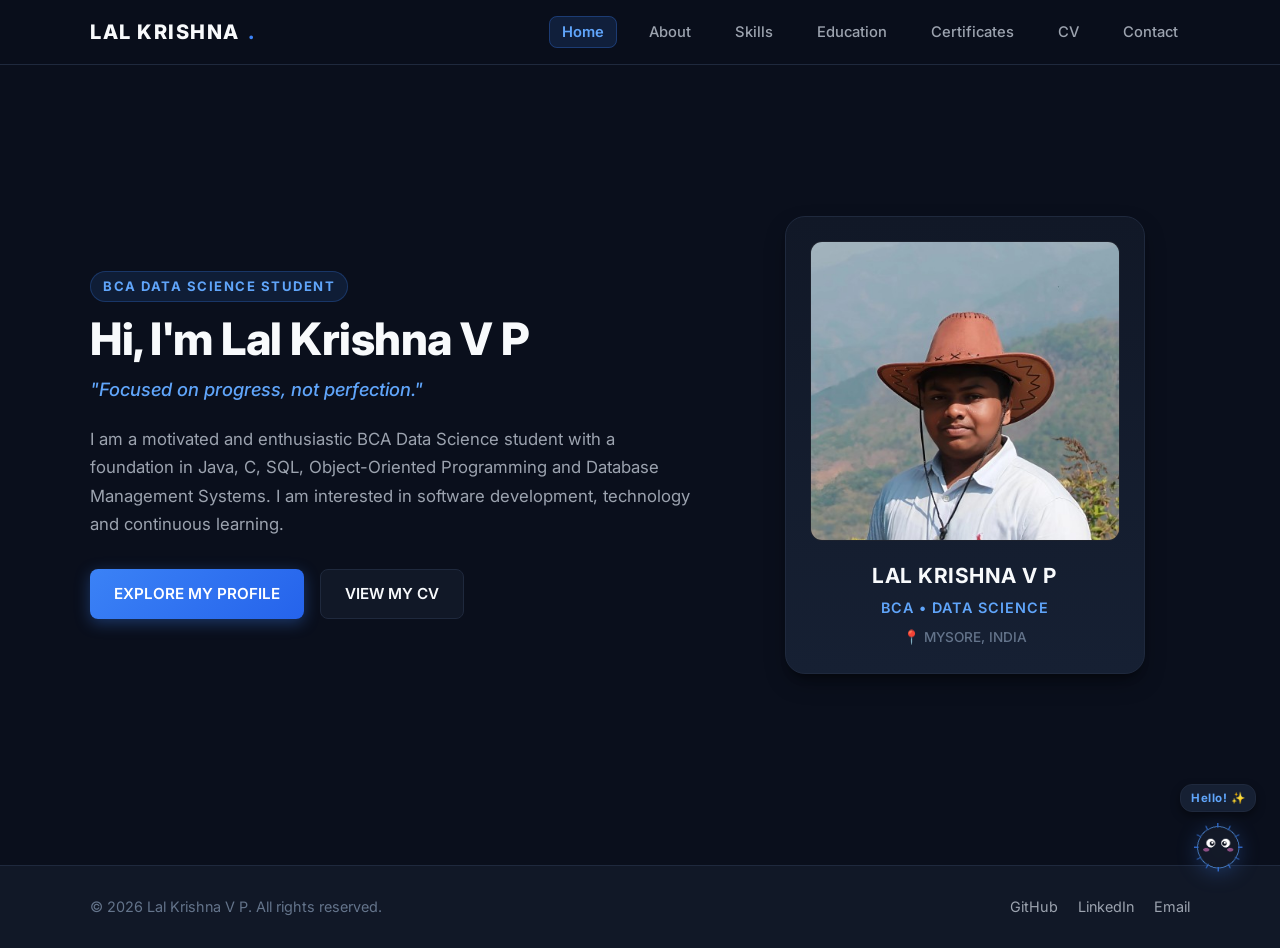
==== index.html @ 30d922c0 "Add files via upload" ====
<!DOCTYPE html>
<html lang="en">
<head>
    <meta charset="UTF-8">
    <meta name="viewport" content="width=device-width, initial-scale=1.0">
    <title>Lal Krishna V P | Portfolio</title>
    <!-- Google Fonts -->
    <link rel="preconnect" href="https://fonts.googleapis.com">
    <link rel="preconnect" href="https://fonts.gstatic.com" crossorigin>
    <link href="https://fonts.googleapis.com/css2?family=Inter:wght@400;500;600;700;800&display=swap" rel="stylesheet">
    <!-- Main Stylesheet -->
    <link rel="stylesheet" href="style.css">
</head>
<body>
    <!-- Top Navigation Bar -->
    <nav class="navbar">
        <div class="container nav-container">
            <a href="index.html" class="nav-logo">LAL KRISHNA<span class="logo-dot">.</span></a>
            <ul class="nav-links">
                <li><a href="index.html" class="nav-link active">Home</a></li>
                <li><a href="about.html" class="nav-link">About</a></li>
                <li><a href="skills.html" class="nav-link">Skills</a></li>
                <li><a href="education.html" class="nav-link">Education</a></li>
                <li><a href="certificates.html" class="nav-link">Certificates</a></li>
                <li><a href="cv.html" class="nav-link">CV</a></li>
                <li><a href="contact.html" class="nav-link">Contact</a></li>
            </ul>
        </div>
    </nav>

    <!-- Main Hero Section -->
    <main>
        <div class="container">
            <div class="hero-wrapper">
                <!-- Left Column: Introduction -->
                <div class="hero-left">
                    <span class="section-tag hero-tag">BCA DATA SCIENCE STUDENT</span>
                    <h1 class="hero-title">Hi, I'm Lal Krishna V P</h1>
                    <p class="hero-quote">"Focused on progress, not perfection."</p>
                    <p class="hero-desc">
                        I am a motivated and enthusiastic BCA Data Science student with a foundation in Java, C, SQL, Object-Oriented Programming and Database Management Systems. I am interested in software development, technology and continuous learning.
                    </p>
                    <div class="hero-cta">
                        <a href="about.html" class="btn btn-primary">EXPLORE MY PROFILE</a>
                        <a href="cv.html" class="btn btn-secondary">VIEW MY CV</a>
                    </div>
                </div>

                <!-- Right Column: Profile Card -->
                <div class="hero-right">
                    <div class="profile-card">
                        <div class="profile-img-frame">
                            <img src="images/profile.jpg" alt="Lal Krishna V P">
                        </div>
                        <h3>LAL KRISHNA V P</h3>
                        <p class="profile-role">BCA • DATA SCIENCE</p>
                        <p class="profile-location">📍 MYSORE, INDIA</p>
                    </div>
                </div>
            </div>
        </div>
    </main>

    <!-- Global Footer -->
    <footer class="footer">
        <div class="container footer-container">
            <p class="footer-text">&copy; 2026 Lal Krishna V P. All rights reserved.</p>
            <ul class="footer-links">
                <li><a href="https://github.com/lalkrishna-vp" target="_blank" rel="noopener noreferrer" class="footer-link">GitHub</a></li>
                <li><a href="https://www.linkedin.com/in/lal-krishna-v-p-a74bb4389/" target="_blank" rel="noopener noreferrer" class="footer-link">LinkedIn</a></li>
                <li><a href="mailto:lalkrishnavp56@gmail.com" class="footer-link">Email</a></li>
            </ul>
        </div>
    </footer>

    <!-- Decorative Ghibli-inspired Companion Element -->
    <div class="ghibli-companion-fixed" title="Friendly companion!">
        <span class="ghibli-bubble">Hello! ✨</span>
        <img src="images/ghibli-character.png" alt="Ghibli Companion" class="ghibli-img">
    </div>
</body>
</html>
---- style.css ----
/* ==========================================================================
   PORTFOLIO STYLESHEET - LAL KRISHNA V P
   Tech Stack: Pure HTML5 & CSS3
   ========================================================================== */

/* 1. Root Variables for consistent color scheme and typography */
:root {
    --bg-main: #0A0F1C;
    --bg-surface: #111827;
    --bg-card: #162033;
    --bg-card-hover: #1E293B;
    --border-color: #1F293D;
    --border-hover: #3B82F6;
    
    --accent-blue: #3B82F6;
    --accent-light: #60A5FA;
    --accent-glow: rgba(59, 130, 246, 0.25);
    
    --text-main: #F8FAFC;
    --text-muted: #9CA3AF;
    --text-dim: #64748B;
    
    --font-family: 'Inter', system-ui, -apple-system, BlinkMacSystemFont, 'Segoe UI', Roboto, sans-serif;
    --transition: all 0.3s ease;
    --radius-sm: 8px;
    --radius-md: 12px;
    --radius-lg: 20px;
    --shadow-card: 0 10px 25px -5px rgba(0, 0, 0, 0.4), 0 8px 10px -6px rgba(0, 0, 0, 0.4);
    --shadow-glow: 0 0 25px rgba(59, 130, 246, 0.25);
}

/* 2. Global Reset & Base Styles */
* {
    margin: 0;
    padding: 0;
    box-sizing: border-box;
}

html {
    scroll-behavior: smooth;
}

body {
    background-color: var(--bg-main);
    color: var(--text-main);
    font-family: var(--font-family);
    line-height: 1.6;
    min-height: 100vh;
    display: flex;
    flex-direction: column;
}

/* 3. Reusable Container & Layouts */
.container {
    width: 90%;
    max-width: 1100px;
    margin: 0 auto;
}

main {
    flex: 1;
    padding: 40px 0 80px 0;
}

/* 4. Sticky Navigation Bar */
.navbar {
    position: sticky;
    top: 0;
    background-color: rgba(10, 15, 28, 0.92);
    backdrop-filter: blur(10px);
    border-bottom: 1px solid var(--border-color);
    z-index: 1000;
    padding: 16px 0;
}

.nav-container {
    display: flex;
    justify-content: space-between;
    align-items: center;
}

.nav-logo {
    font-size: 1.25rem;
    font-weight: 800;
    letter-spacing: 1.5px;
    color: var(--text-main);
    text-decoration: none;
    display: flex;
    align-items: center;
    gap: 8px;
}

.logo-dot {
    color: var(--accent-blue);
}

.nav-links {
    list-style: none;
    display: flex;
    align-items: center;
    gap: 20px;
}

.nav-link {
    text-decoration: none;
    color: var(--text-muted);
    font-size: 0.92rem;
    font-weight: 500;
    padding: 6px 12px;
    border-radius: var(--radius-sm);
    transition: var(--transition);
}

.nav-link:hover {
    color: var(--accent-light);
    background-color: rgba(59, 130, 246, 0.08);
}

.nav-link.active {
    color: var(--accent-light);
    background-color: rgba(59, 130, 246, 0.15);
    border: 1px solid rgba(59, 130, 246, 0.3);
    font-weight: 600;
}

/* 5. Buttons */
.btn {
    display: inline-flex;
    align-items: center;
    justify-content: center;
    gap: 8px;
    padding: 12px 24px;
    font-size: 0.95rem;
    font-weight: 600;
    text-decoration: none;
    border-radius: var(--radius-sm);
    transition: var(--transition);
    cursor: pointer;
    border: none;
}

.btn-primary {
    background: linear-gradient(135deg, var(--accent-blue), #2563EB);
    color: #FFFFFF;
    box-shadow: 0 4px 15px rgba(59, 130, 246, 0.35);
}

.btn-primary:hover {
    background: linear-gradient(135deg, #2563EB, #1D4ED8);
    transform: translateY(-2px);
    box-shadow: 0 6px 20px rgba(59, 130, 246, 0.5);
}

.btn-secondary {
    background-color: var(--bg-surface);
    color: var(--text-main);
    border: 1px solid var(--border-color);
}

.btn-secondary:hover {
    background-color: var(--bg-card-hover);
    border-color: var(--accent-blue);
    color: var(--accent-light);
    transform: translateY(-2px);
}

.btn-outline {
    background: transparent;
    color: var(--accent-light);
    border: 1px solid var(--accent-blue);
}

.btn-outline:hover {
    background: rgba(59, 130, 246, 0.1);
    transform: translateY(-2px);
}

/* 6. Section Typography & Headings */
.section-header {
    margin-bottom: 40px;
}

.section-tag {
    display: inline-block;
    color: var(--accent-light);
    font-size: 0.82rem;
    font-weight: 700;
    letter-spacing: 1.5px;
    text-transform: uppercase;
    margin-bottom: 8px;
    background: rgba(59, 130, 246, 0.12);
    padding: 4px 12px;
    border-radius: 20px;
    border: 1px solid rgba(59, 130, 246, 0.25);
}

.section-title {
    font-size: 2.2rem;
    font-weight: 800;
    color: var(--text-main);
    line-height: 1.2;
}

.section-subtitle {
    color: var(--text-muted);
    font-size: 1.05rem;
    margin-top: 8px;
    max-width: 650px;
}

/* 7. Home Page Hero Section */
.hero-wrapper {
    display: flex;
    align-items: center;
    justify-content: space-between;
    gap: 48px;
    padding: 40px 0;
    min-height: calc(100vh - 220px);
}

.hero-left {
    flex: 1.2;
}

.hero-tag {
    margin-bottom: 12px;
}

.hero-title {
    font-size: 2.8rem;
    font-weight: 800;
    letter-spacing: -0.5px;
    margin-bottom: 10px;
    line-height: 1.15;
}

.hero-quote {
    font-size: 1.15rem;
    font-style: italic;
    color: var(--accent-light);
    margin-bottom: 20px;
    font-weight: 500;
}

.hero-desc {
    color: var(--text-muted);
    font-size: 1.05rem;
    margin-bottom: 30px;
    line-height: 1.7;
}

.hero-cta {
    display: flex;
    gap: 16px;
    flex-wrap: wrap;
}

/* Hero Right Profile Card */
.hero-right {
    flex: 0.9;
    display: flex;
    justify-content: center;
}

.profile-card {
    background: linear-gradient(180deg, var(--bg-surface) 0%, var(--bg-card) 100%);
    border: 1px solid var(--border-color);
    border-radius: var(--radius-lg);
    padding: 24px;
    text-align: center;
    box-shadow: var(--shadow-card);
    transition: var(--transition);
    max-width: 360px;
    width: 100%;
}

.profile-card:hover {
    border-color: var(--accent-blue);
    box-shadow: var(--shadow-glow);
    transform: translateY(-5px);
}

.profile-img-frame {
    width: 100%;
    height: 300px;
    border-radius: var(--radius-md);
    overflow: hidden;
    margin-bottom: 18px;
    border: 1px solid rgba(255, 255, 255, 0.08);
    background-color: #0A0F1C;
}

.profile-img-frame img {
    width: 100%;
    height: 100%;
    object-fit: cover;
}

.profile-card h3 {
    font-size: 1.3rem;
    font-weight: 700;
    letter-spacing: 0.5px;
    color: var(--text-main);
}

.profile-card .profile-role {
    color: var(--accent-light);
    font-size: 0.9rem;
    font-weight: 600;
    letter-spacing: 1px;
    margin: 4px 0 8px 0;
}

.profile-card .profile-location {
    color: var(--text-dim);
    font-size: 0.85rem;
    font-weight: 500;
    display: flex;
    align-items: center;
    justify-content: center;
    gap: 6px;
}

/* 8. About Page Layout */
.about-grid {
    display: grid;
    grid-template-columns: 1.4fr 1fr;
    gap: 32px;
}

.about-main-card {
    background-color: var(--bg-surface);
    border: 1px solid var(--border-color);
    border-radius: var(--radius-lg);
    padding: 36px;
}

.about-main-card h3 {
    font-size: 1.4rem;
    margin-bottom: 16px;
    color: var(--text-main);
}

.about-main-card p {
    color: var(--text-muted);
    font-size: 1.02rem;
    margin-bottom: 18px;
    line-height: 1.7;
}

.about-highlights {
    list-style: none;
    margin-top: 24px;
    display: grid;
    grid-template-columns: 1fr 1fr;
    gap: 12px;
}

.about-highlights li {
    background-color: var(--bg-main);
    border: 1px solid var(--border-color);
    padding: 10px 14px;
    border-radius: var(--radius-sm);
    font-size: 0.9rem;
    color: var(--text-main);
    display: flex;
    align-items: center;
    gap: 8px;
}

.about-highlights li span {
    color: var(--accent-light);
}

.quick-info-card {
    background-color: var(--bg-surface);
    border: 1px solid var(--border-color);
    border-radius: var(--radius-lg);
    padding: 32px;
    height: fit-content;
}

.quick-info-card h3 {
    font-size: 1.25rem;
    margin-bottom: 20px;
    padding-bottom: 12px;
    border-bottom: 1px solid var(--border-color);
    color: var(--text-main);
}

.info-item {
    margin-bottom: 18px;
}

.info-item:last-child {
    margin-bottom: 0;
}

.info-label {
    display: block;
    font-size: 0.8rem;
    font-weight: 700;
    text-transform: uppercase;
    letter-spacing: 1px;
    color: var(--accent-light);
    margin-bottom: 4px;
}

.info-value {
    font-size: 0.98rem;
    color: var(--text-main);
    font-weight: 500;
}

/* 9. Skills Page Layout */
.skills-wrapper {
    display: flex;
    flex-direction: column;
    gap: 36px;
}

.skill-category {
    background-color: var(--bg-surface);
    border: 1px solid var(--border-color);
    border-radius: var(--radius-lg);
    padding: 30px;
}

.skill-category-title {
    font-size: 1.3rem;
    font-weight: 700;
    color: var(--text-main);
    margin-bottom: 20px;
    display: flex;
    align-items: center;
    gap: 10px;
}

.skill-category-title::before {
    content: "";
    display: inline-block;
    width: 6px;
    height: 20px;
    background: var(--accent-blue);
    border-radius: 4px;
}

.skills-badge-grid {
    display: flex;
    flex-wrap: wrap;
    gap: 12px;
}

.skill-tag {
    background-color: var(--bg-card);
    border: 1px solid var(--border-color);
    color: var(--text-main);
    padding: 10px 18px;
    border-radius: var(--radius-sm);
    font-size: 0.95rem;
    font-weight: 500;
    transition: var(--transition);
    display: inline-flex;
    align-items: center;
    gap: 8px;
}

.skill-tag:hover {
    background-color: var(--bg-card-hover);
    border-color: var(--accent-blue);
    color: var(--accent-light);
    transform: translateY(-3px);
    box-shadow: 0 4px 12px rgba(59, 130, 246, 0.2);
}

.skill-dot {
    width: 7px;
    height: 7px;
    background-color: var(--accent-blue);
    border-radius: 50%;
}

/* 10. Education & Interests Page */
.edu-interest-grid {
    display: grid;
    grid-template-columns: 1.2fr 1fr;
    gap: 32px;
}

.education-timeline-card {
    background-color: var(--bg-surface);
    border: 1px solid var(--border-color);
    border-radius: var(--radius-lg);
    padding: 32px;
}

.timeline-item {
    position: relative;
    padding-left: 28px;
    border-left: 2px solid var(--accent-blue);
}

.timeline-item::before {
    content: "";
    position: absolute;
    left: -7px;
    top: 4px;
    width: 12px;
    height: 12px;
    background-color: var(--accent-blue);
    border-radius: 50%;
    box-shadow: 0 0 10px var(--accent-blue);
}

.timeline-item .badge-year {
    display: inline-block;
    background: rgba(59, 130, 246, 0.15);
    color: var(--accent-light);
    border: 1px solid rgba(59, 130, 246, 0.3);
    font-size: 0.8rem;
    font-weight: 700;
    padding: 2px 10px;
    border-radius: 12px;
    margin-bottom: 10px;
}

.timeline-item h3 {
    font-size: 1.25rem;
    margin-bottom: 6px;
    color: var(--text-main);
}

.timeline-item .inst-name {
    color: var(--accent-light);
    font-size: 0.95rem;
    font-weight: 600;
    margin-bottom: 14px;
}

.timeline-item p {
    color: var(--text-muted);
    font-size: 0.98rem;
    line-height: 1.65;
}

.interests-container {
    background-color: var(--bg-surface);
    border: 1px solid var(--border-color);
    border-radius: var(--radius-lg);
    padding: 32px;
}

.interests-container h3 {
    font-size: 1.3rem;
    margin-bottom: 20px;
    color: var(--text-main);
}

.interest-list {
    display: grid;
    grid-template-columns: 1fr;
    gap: 12px;
}

.interest-card {
    background-color: var(--bg-card);
    border: 1px solid var(--border-color);
    padding: 14px 18px;
    border-radius: var(--radius-sm);
    font-size: 0.95rem;
    color: var(--text-main);
    display: flex;
    align-items: center;
    gap: 12px;
    transition: var(--transition);
}

.interest-card:hover {
    border-color: var(--accent-blue);
    background-color: var(--bg-card-hover);
    transform: translateX(4px);
}

.interest-bullet {
    color: var(--accent-light);
    font-weight: bold;
}

/* 11. Certificates List Page */
.certificates-grid {
    display: grid;
    grid-template-columns: repeat(auto-fit, minmax(310px, 1fr));
    gap: 28px;
}

.cert-card {
    background-color: var(--bg-surface);
    border: 1px solid var(--border-color);
    border-radius: var(--radius-lg);
    padding: 28px;
    display: flex;
    flex-direction: column;
    justify-content: space-between;
    transition: var(--transition);
    box-shadow: var(--shadow-card);
}

.cert-card:hover {
    transform: translateY(-6px);
    border-color: var(--accent-blue);
    box-shadow: var(--shadow-glow);
}

.cert-issuer {
    font-size: 0.8rem;
    font-weight: 700;
    color: var(--accent-light);
    text-transform: uppercase;
    letter-spacing: 1px;
    margin-bottom: 8px;
}

.cert-title {
    font-size: 1.25rem;
    font-weight: 700;
    color: var(--text-main);
    margin-bottom: 16px;
    line-height: 1.35;
}

.cert-meta-group {
    background-color: var(--bg-main);
    border: 1px solid var(--border-color);
    border-radius: var(--radius-sm);
    padding: 14px;
    margin-bottom: 24px;
}

.cert-meta-row {
    display: flex;
    justify-content: space-between;
    font-size: 0.9rem;
    margin-bottom: 6px;
}

.cert-meta-row:last-child {
    margin-bottom: 0;
}

.cert-meta-key {
    color: var(--text-muted);
}

.cert-meta-val {
    color: var(--text-main);
    font-weight: 600;
}

.cert-meta-val.highlight {
    color: var(--accent-light);
}

/* 12. Single Certificate Showcase Page */
.cert-single-wrapper {
    background-color: var(--bg-surface);
    border: 1px solid var(--border-color);
    border-radius: var(--radius-lg);
    padding: 36px;
    max-width: 900px;
    margin: 0 auto;
}

.cert-back-nav {
    margin-bottom: 24px;
}

.cert-preview-frame {
    background-color: #0A0F1C;
    border: 1px solid var(--border-color);
    border-radius: var(--radius-md);
    overflow: hidden;
    margin: 24px 0;
    text-align: center;
    box-shadow: var(--shadow-card);
}

.cert-preview-frame img {
    width: 100%;
    max-height: 520px;
    object-fit: contain;
    display: block;
    margin: 0 auto;
}

.cert-details-card {
    background-color: var(--bg-main);
    border: 1px solid var(--border-color);
    border-radius: var(--radius-md);
    padding: 24px;
    margin-bottom: 24px;
}

.cert-details-card h4 {
    color: var(--accent-light);
    font-size: 1rem;
    margin-bottom: 12px;
    text-transform: uppercase;
    letter-spacing: 1px;
}

.cert-details-list {
    list-style: none;
    display: grid;
    grid-template-columns: repeat(auto-fit, minmax(200px, 1fr));
    gap: 14px;
}

.cert-details-list li {
    font-size: 0.95rem;
    color: var(--text-muted);
}

.cert-details-list li strong {
    color: var(--text-main);
}

/* 13. CV / Resume Page */
.cv-viewer-wrapper {
    background-color: var(--bg-surface);
    border: 1px solid var(--border-color);
    border-radius: var(--radius-lg);
    padding: 36px;
}

.cv-top-bar {
    display: flex;
    justify-content: space-between;
    align-items: center;
    flex-wrap: wrap;
    gap: 16px;
    margin-bottom: 24px;
    padding-bottom: 16px;
    border-bottom: 1px solid var(--border-color);
}

.cv-display-container {
    background-color: #0A0F1C;
    border: 1px solid var(--border-color);
    border-radius: var(--radius-md);
    padding: 20px;
    text-align: center;
    min-height: 600px;
    display: flex;
    flex-direction: column;
    align-items: center;
    justify-content: center;
}

.cv-embed-object {
    width: 100%;
    height: 750px;
    border-radius: var(--radius-sm);
    border: none;
}

.cv-fallback-image {
    max-width: 100%;
    height: auto;
    border-radius: var(--radius-sm);
    border: 1px solid var(--border-color);
}

/* 14. Contact Page */
.contact-layout {
    display: grid;
    grid-template-columns: 1fr 1.2fr;
    gap: 36px;
}

.contact-info-col {
    display: flex;
    flex-direction: column;
    gap: 20px;
}

.contact-intro-text {
    color: var(--text-muted);
    font-size: 1.05rem;
    line-height: 1.7;
    margin-bottom: 10px;
}

.contact-card-link {
    background-color: var(--bg-surface);
    border: 1px solid var(--border-color);
    border-radius: var(--radius-md);
    padding: 20px;
    text-decoration: none;
    display: flex;
    align-items: center;
    gap: 16px;
    transition: var(--transition);
}

.contact-card-link:hover {
    border-color: var(--accent-blue);
    background-color: var(--bg-card-hover);
    transform: translateY(-3px);
    box-shadow: 0 6px 16px rgba(59, 130, 246, 0.2);
}

.contact-icon-box {
    width: 48px;
    height: 48px;
    background: rgba(59, 130, 246, 0.12);
    border: 1px solid rgba(59, 130, 246, 0.3);
    border-radius: var(--radius-sm);
    display: flex;
    align-items: center;
    justify-content: center;
    color: var(--accent-light);
    font-size: 1.2rem;
    font-weight: bold;
}

.contact-card-info h4 {
    font-size: 1rem;
    color: var(--text-main);
    margin-bottom: 2px;
}

.contact-card-info p {
    font-size: 0.85rem;
    color: var(--text-muted);
    word-break: break-all;
}

.contact-form-card {
    background-color: var(--bg-surface);
    border: 1px solid var(--border-color);
    border-radius: var(--radius-lg);
    padding: 36px;
}

.contact-form-card h3 {
    font-size: 1.3rem;
    margin-bottom: 20px;
    color: var(--text-main);
}

.form-group {
    margin-bottom: 20px;
}

.form-group label {
    display: block;
    font-size: 0.9rem;
    font-weight: 600;
    color: var(--text-main);
    margin-bottom: 8px;
}

.form-control {
    width: 100%;
    background-color: var(--bg-main);
    border: 1px solid var(--border-color);
    border-radius: var(--radius-sm);
    padding: 12px 16px;
    color: var(--text-main);
    font-family: inherit;
    font-size: 0.95rem;
    transition: var(--transition);
}

.form-control:focus {
    outline: none;
    border-color: var(--accent-blue);
    box-shadow: 0 0 0 3px rgba(59, 130, 246, 0.25);
}

textarea.form-control {
    resize: vertical;
    min-height: 120px;
}

/* 15. Ghibli Decorative Companion Element */
.ghibli-companion-fixed {
    position: fixed;
    bottom: 24px;
    right: 24px;
    z-index: 999;
    display: flex;
    flex-direction: column;
    align-items: center;
    transition: var(--transition);
    pointer-events: auto;
}

.ghibli-companion-fixed:hover {
    transform: translateY(-6px) scale(1.05);
}

.ghibli-bubble {
    background-color: var(--bg-card);
    border: 1px solid var(--border-color);
    color: var(--accent-light);
    font-size: 0.72rem;
    font-weight: 700;
    padding: 4px 10px;
    border-radius: 12px;
    margin-bottom: 6px;
    box-shadow: 0 4px 10px rgba(0, 0, 0, 0.4);
    letter-spacing: 0.5px;
    white-space: nowrap;
}

.ghibli-img {
    width: 58px;
    height: 58px;
    object-fit: contain;
    filter: drop-shadow(0 4px 10px rgba(59, 130, 246, 0.3));
}

/* 16. Footer */
.footer {
    background-color: var(--bg-surface);
    border-top: 1px solid var(--border-color);
    padding: 28px 0;
    margin-top: auto;
}

.footer-container {
    display: flex;
    justify-content: space-between;
    align-items: center;
    flex-wrap: wrap;
    gap: 16px;
}

.footer-text {
    color: var(--text-dim);
    font-size: 0.9rem;
}

.footer-links {
    display: flex;
    gap: 20px;
    list-style: none;
}

.footer-link {
    color: var(--text-muted);
    font-size: 0.9rem;
    text-decoration: none;
    transition: var(--transition);
}

.footer-link:hover {
    color: var(--accent-light);
}

/* 17. Responsive Media Queries */
@media (max-width: 900px) {
    .hero-wrapper {
        flex-direction: column-reverse;
        text-align: center;
        gap: 36px;
    }
    
    .hero-desc {
        max-width: 600px;
        margin-left: auto;
        margin-right: auto;
    }

    .hero-cta {
        justify-content: center;
    }

    .about-grid,
    .edu-interest-grid,
    .contact-layout {
        grid-template-columns: 1fr;
    }

    .cv-top-bar {
        flex-direction: column;
        align-items: flex-start;
    }
}

@media (max-width: 768px) {
    .nav-container {
        flex-direction: column;
        gap: 14px;
    }

    .nav-links {
        flex-wrap: wrap;
        justify-content: center;
        gap: 8px;
    }

    .nav-link {
        font-size: 0.85rem;
        padding: 5px 10px;
    }

    .hero-title {
        font-size: 2.2rem;
    }

    .section-title {
        font-size: 1.8rem;
    }

    .about-highlights {
        grid-template-columns: 1fr;
    }

    .footer-container {
        flex-direction: column;
        text-align: center;
    }

    .ghibli-companion-fixed {
        bottom: 16px;
        right: 16px;
    }

    .ghibli-img {
        width: 48px;
        height: 48px;
    }
}
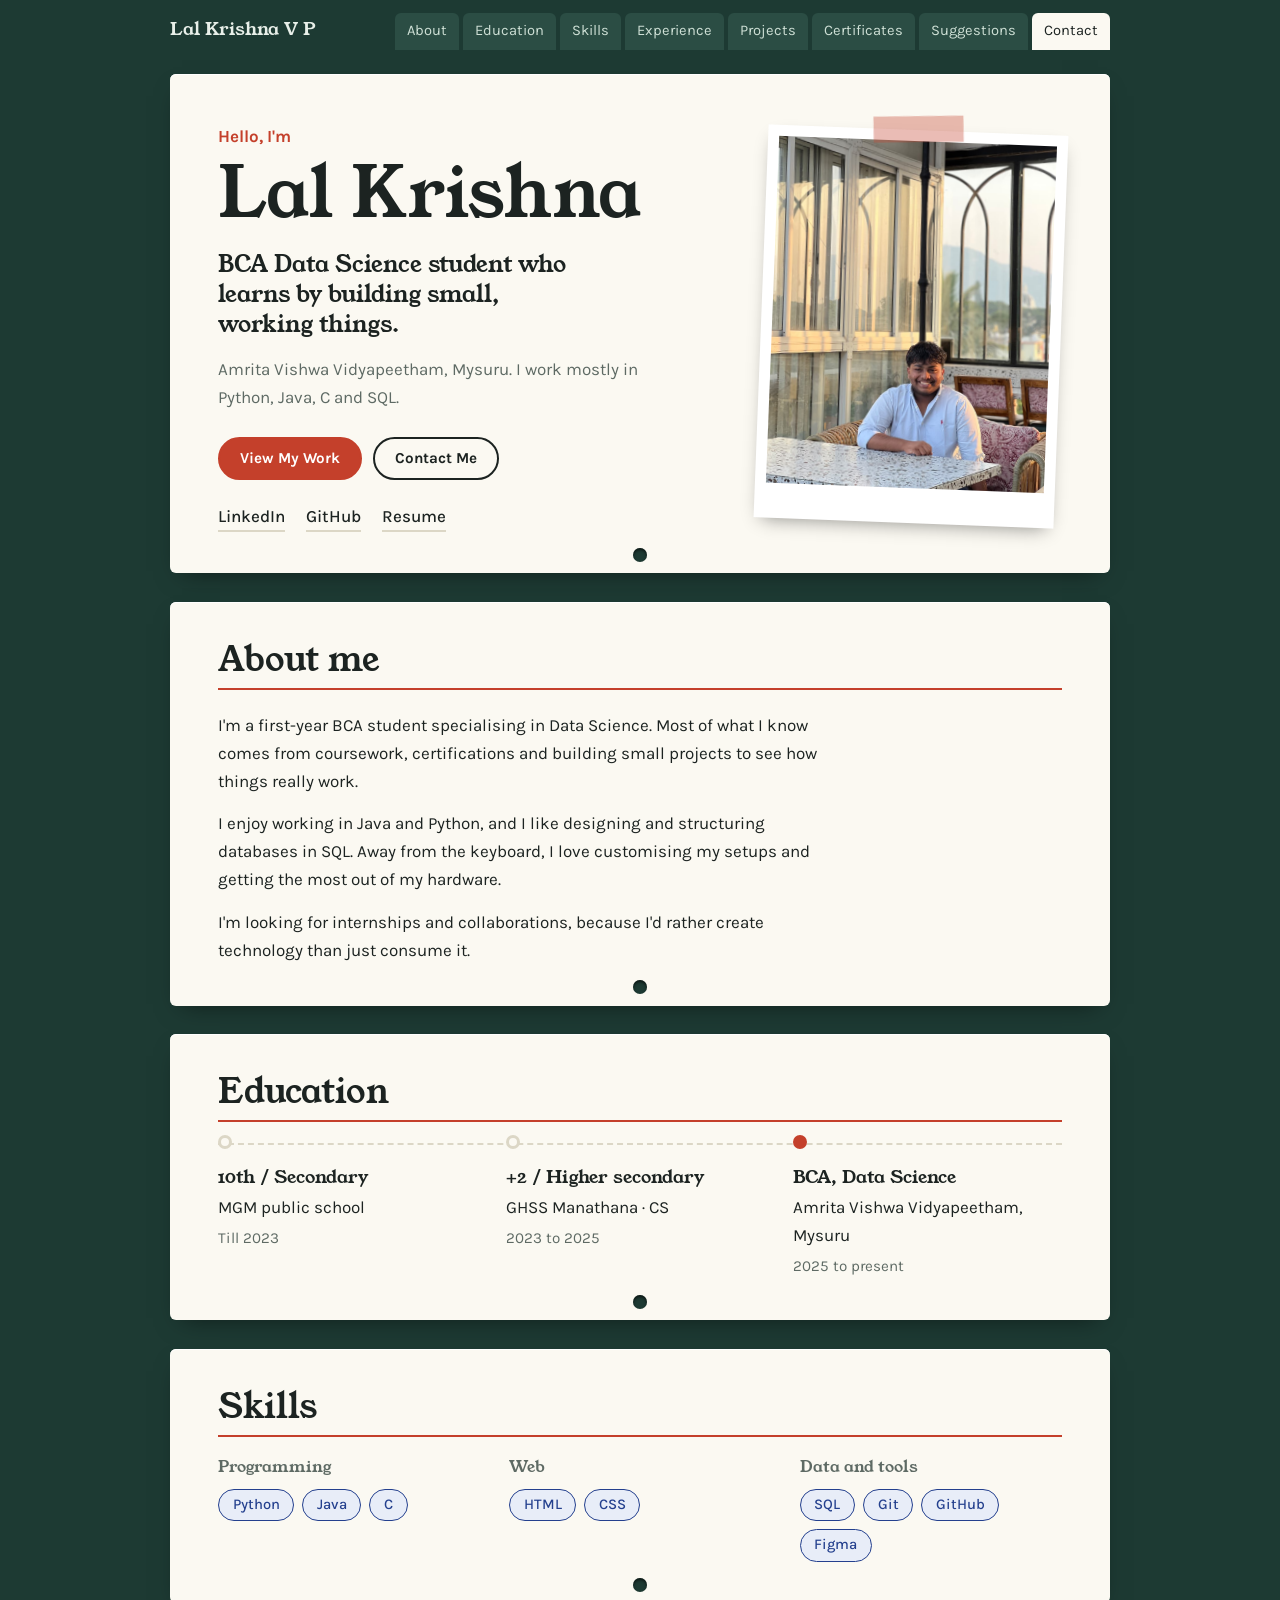
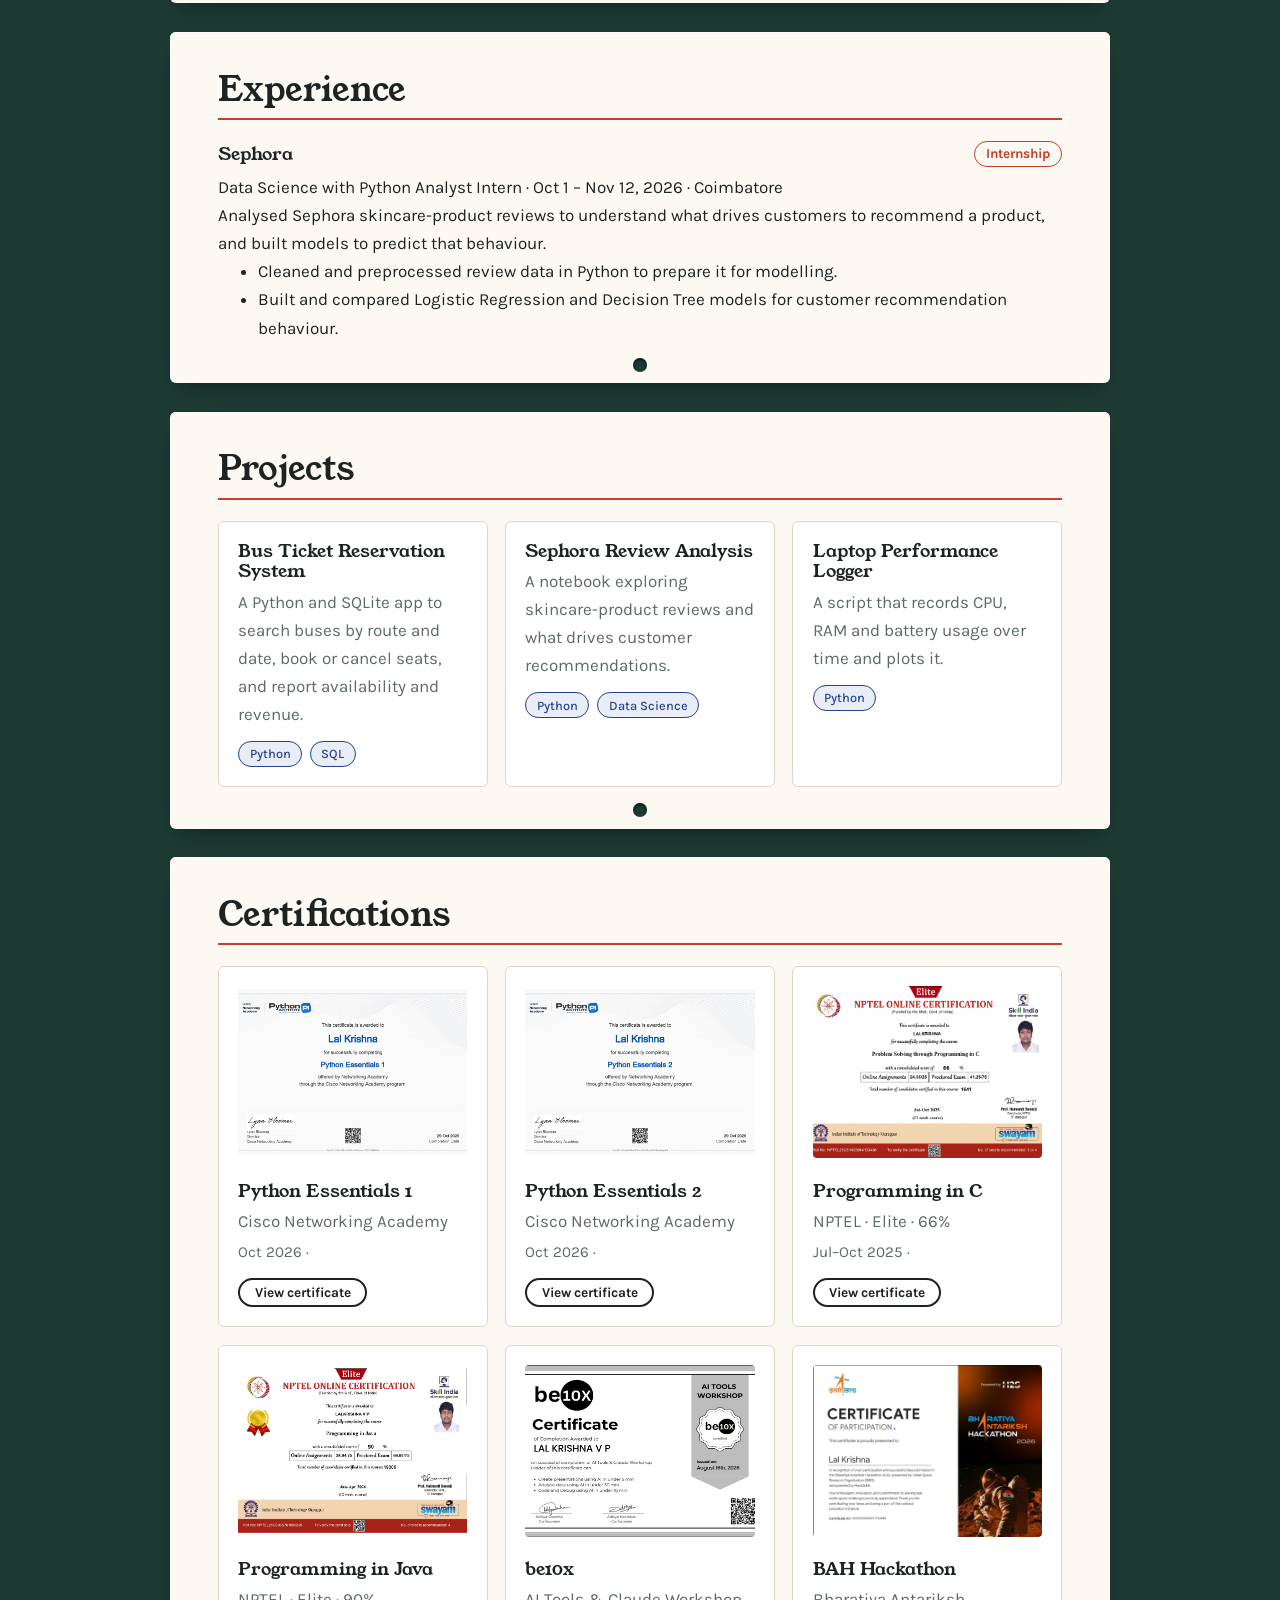
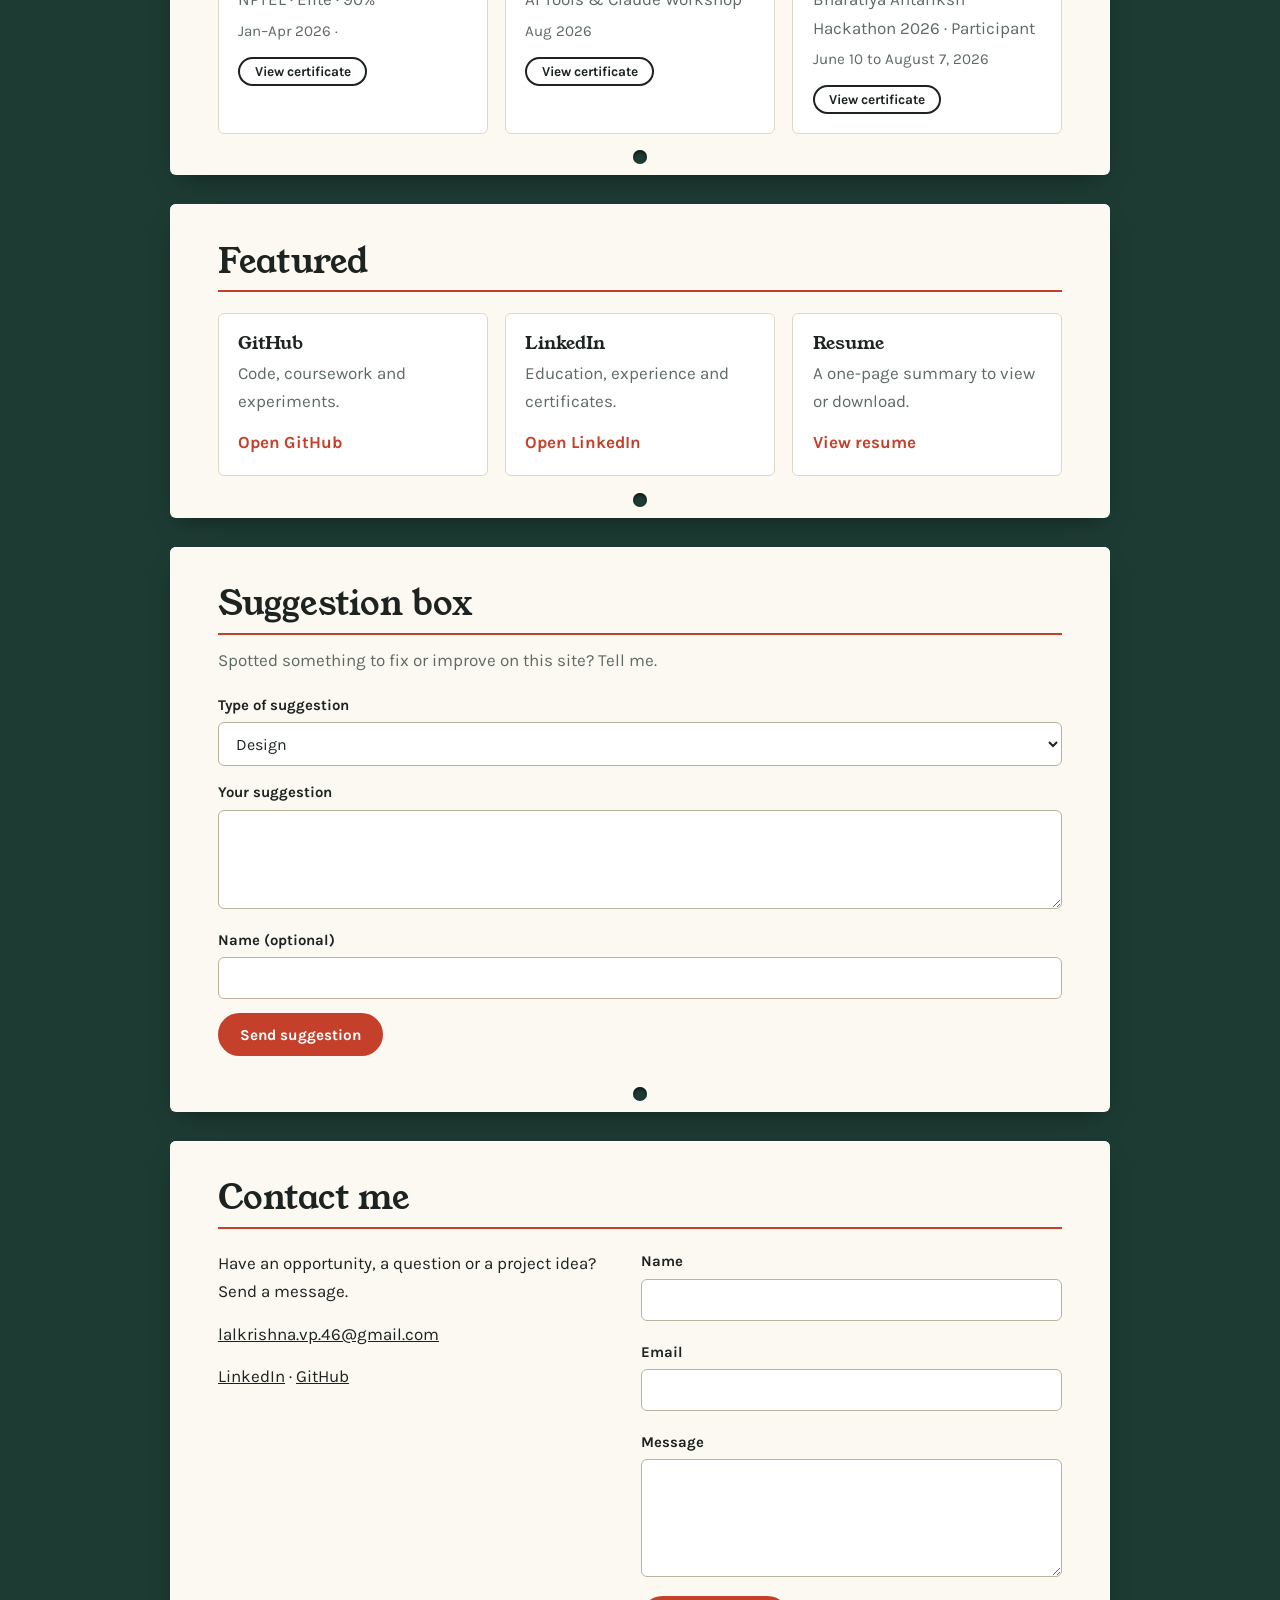
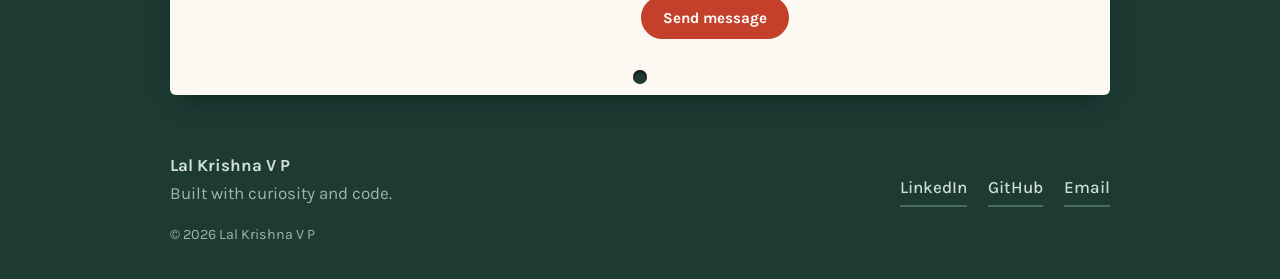
==== commit cbf08f51: "Made changes in the code" ====
--- a/index.html
+++ b/index.html
@@ -1,82 +1,145 @@
 <!DOCTYPE html>
 <html lang="en">
 <head>
-    <meta charset="UTF-8">
-    <meta name="viewport" content="width=device-width, initial-scale=1.0">
-    <title>Lal Krishna V P | Portfolio</title>
-    <!-- Google Fonts -->
-    <link rel="preconnect" href="https://fonts.googleapis.com">
-    <link rel="preconnect" href="https://fonts.gstatic.com" crossorigin>
-    <link href="https://fonts.googleapis.com/css2?family=Inter:wght@400;500;600;700;800&display=swap" rel="stylesheet">
-    <!-- Main Stylesheet -->
-    <link rel="stylesheet" href="style.css">
+<meta charset="utf-8">
+<meta name="viewport" content="width=device-width, initial-scale=1">
+<title>Lal Krishna · BCA Data Science student</title>
+<meta name="description" content="Portfolio of Lal Krishna V P, BCA Data Science student at Amrita Vishwa Vidyapeetham, Mysuru.">
+<link rel="preconnect" href="https://fonts.googleapis.com">
+<link rel="preconnect" href="https://fonts.gstatic.com" crossorigin>
+<link href="https://fonts.googleapis.com/css2?family=Young+Serif&family=Karla:wght@400;500;700&display=swap" rel="stylesheet">
+<link rel="stylesheet" href="css/style.css">
 </head>
 <body>
-    <!-- Top Navigation Bar -->
-    <nav class="navbar">
-        <div class="container nav-container">
-            <a href="index.html" class="nav-logo">LAL KRISHNA<span class="logo-dot">.</span></a>
-            <ul class="nav-links">
-                <li><a href="index.html" class="nav-link active">Home</a></li>
-                <li><a href="about.html" class="nav-link">About</a></li>
-                <li><a href="skills.html" class="nav-link">Skills</a></li>
-                <li><a href="education.html" class="nav-link">Education</a></li>
-                <li><a href="certificates.html" class="nav-link">Certificates</a></li>
-                <li><a href="cv.html" class="nav-link">CV</a></li>
-                <li><a href="contact.html" class="nav-link">Contact</a></li>
-            </ul>
-        </div>
-    </nav>
+<header class="nav" id="top">
+  <a class="brand" href="#top">Lal Krishna V P</a>
+  <button class="menu-btn" aria-label="Open menu" aria-expanded="false" aria-controls="menu"><span></span><span></span></button>
+  <nav id="menu">
+    <a href="#about">About</a><a href="#education">Education</a><a href="#skills">Skills</a><a href="#experience">Experience</a><a href="#projects">Projects</a><a href="#certifications">Certificates</a><a href="#suggest">Suggestions</a><a href="#contact">Contact</a>
+  </nav>
+</header>
 
-    <!-- Main Hero Section -->
-    <main>
-        <div class="container">
-            <div class="hero-wrapper">
-                <!-- Left Column: Introduction -->
-                <div class="hero-left">
-                    <span class="section-tag hero-tag">BCA DATA SCIENCE STUDENT</span>
-                    <h1 class="hero-title">Hi, I'm Lal Krishna V P</h1>
-                    <p class="hero-quote">"Focused on progress, not perfection."</p>
-                    <p class="hero-desc">
-                        I am a motivated and enthusiastic BCA Data Science student with a foundation in Java, C, SQL, Object-Oriented Programming and Database Management Systems. I am interested in software development, technology and continuous learning.
-                    </p>
-                    <div class="hero-cta">
-                        <a href="about.html" class="btn btn-primary">EXPLORE MY PROFILE</a>
-                        <a href="cv.html" class="btn btn-secondary">VIEW MY CV</a>
-                    </div>
-                </div>
+<main>
+<section class="sheet hero">
+  <div class="hero-text">
+    <p class="hello">Hello, I'm</p>
+    <h1>Lal Krishna</h1>
+    <p class="tagline">BCA Data Science student who learns by building small, working things.</p>
+    <p class="lead">Amrita Vishwa Vidyapeetham, Mysuru. I work mostly in Python, Java, C and SQL.</p>
+    <div class="actions">
+      <a class="btn primary" href="#projects">View My Work</a>
+      <a class="btn" href="#contact">Contact Me</a>
+    </div>
+    <div class="links">
+      <a href="https://www.linkedin.com/in/lal-krishna-v-p-a74bb4389/" target="_blank" rel="noopener">LinkedIn</a>
+      <a href="https://github.com/lalkrishna-vp" target="_blank" rel="noopener">GitHub</a>
+      <a href="assets/ATS resume.pdf" target="_blank" rel="noopener">Resume</a>
+    </div>
+  </div>
+  <figure class="photo"><img src="assets/images/profile.jpeg" alt="Portrait of Lal Krishna V P" width="420" height="520"></figure>
+</section>
 
-                <!-- Right Column: Profile Card -->
-                <div class="hero-right">
-                    <div class="profile-card">
-                        <div class="profile-img-frame">
-                            <img src="images/profile.jpg" alt="Lal Krishna V P">
-                        </div>
-                        <h3>LAL KRISHNA V P</h3>
-                        <p class="profile-role">BCA • DATA SCIENCE</p>
-                        <p class="profile-location">📍 MYSORE, INDIA</p>
-                    </div>
-                </div>
-            </div>
-        </div>
-    </main>
+<section id="about" class="sheet">
+  <h2>About me</h2>
+  <div class="prose">
+    <p>I'm a first-year BCA student specialising in Data Science. Most of what I know comes from coursework, certifications and building small projects to see how things really work.</p>
+    <p>I enjoy working in Java and Python, and I like designing and structuring databases in SQL. Away from the keyboard, I love customising my setups and getting the most out of my hardware.</p>
+    <p>I'm looking for internships and collaborations, because I'd rather create technology than just consume it.</p>
+  </div>
+</section>
 
-    <!-- Global Footer -->
-    <footer class="footer">
-        <div class="container footer-container">
-            <p class="footer-text">&copy; 2026 Lal Krishna V P. All rights reserved.</p>
-            <ul class="footer-links">
-                <li><a href="https://github.com/lalkrishna-vp" target="_blank" rel="noopener noreferrer" class="footer-link">GitHub</a></li>
-                <li><a href="https://www.linkedin.com/in/lal-krishna-v-p-a74bb4389/" target="_blank" rel="noopener noreferrer" class="footer-link">LinkedIn</a></li>
-                <li><a href="mailto:lalkrishnavp56@gmail.com" class="footer-link">Email</a></li>
-            </ul>
-        </div>
-    </footer>
+<section id="education" class="sheet">
+  <h2>Education</h2>
+  <ol class="timeline">
+    <li><span class="dot"></span><h3>10th / Secondary</h3><p>MGM public school</p><p class="meta">Till 2023</p></li>
+    <li><span class="dot"></span><h3>+2 / Higher secondary</h3><p>GHSS Manathana · CS</p><p class="meta">2023 to 2025</p></li>
+    <li class="now"><span class="dot"></span><h3>BCA, Data Science</h3><p>Amrita Vishwa Vidyapeetham, Mysuru</p><p class="meta">2025 to present</p></li>
+  </ol>
+</section>
 
-    <!-- Decorative Ghibli-inspired Companion Element -->
-    <div class="ghibli-companion-fixed" title="Friendly companion!">
-        <span class="ghibli-bubble">Hello! ✨</span>
-        <img src="images/ghibli-character.png" alt="Ghibli Companion" class="ghibli-img">
+<section id="skills" class="sheet">
+  <h2>Skills</h2>
+  <div class="skill-groups">
+    <div><h3>Programming</h3><ul class="chips"><li>Python</li><li>Java</li><li>C</li></ul></div>
+    <div><h3>Web</h3><ul class="chips"><li>HTML</li><li>CSS</li></ul></div>
+    <div><h3>Data and tools</h3><ul class="chips"><li>SQL</li><li>Git</li><li>GitHub</li><li>Figma</li></ul></div>
+  </div>
+</section>
+
+<section id="experience" class="sheet">
+  <h2>Experience</h2>
+  <div class="exp-head"><h3>Sephora</h3><span class="tag">Internship</span></div>
+  <p>Data Science with Python Analyst Intern · Oct 1 – Nov 12, 2026 · Coimbatore</p>
+  <p>Analysed Sephora skincare-product reviews to understand what drives customers to recommend a product, and built models to predict that behaviour. </p>
+  <ul><li>Cleaned and preprocessed review data in Python to prepare it for modelling.</li><li>Built and compared Logistic Regression and Decision Tree models for customer recommendation behaviour.</li></ul>
+</section>
+
+<section id="projects" class="sheet">
+  <h2>Projects</h2>
+  <div class="grid">
+    <article class="item"><h3>Bus Ticket Reservation System</h3><p>A Python and SQLite app to search buses by route and date, book or cancel seats, and report availability and revenue.</p><ul class="chips small"><li>Python</li><li>SQL</li></ul></article>
+    <article class="item"><h3>Sephora Review Analysis</h3><p>A notebook exploring skincare-product reviews and what drives customer recommendations.</p><ul class="chips small"><li>Python</li><li>Data Science</li></ul></article>
+    <article class="item"><h3>Laptop Performance Logger</h3><p>A script that records CPU, RAM and battery usage over time and plots it.</p><ul class="chips small"><li>Python</li></ul></article>
+  </div>
+</section>
+
+  <section id="certifications" class="sheet">
+  <h2>Certifications</h2>
+  <div class="grid">
+    <article class="item cert"><img src="assets/images/Cisco Python 1.jpg" alt="Python Essentials 1 certificate" loading="lazy"><h3>Python Essentials 1</h3><p>Cisco Networking Academy</p><p class="meta">Oct 2026 ·</p><a class="btn small" href="https://lnkd.in/p/gRdnppbN" target="_blank" rel="noopener">View certificate</a></article>
+    <article class="item cert"><img src="assets/images/Cisco Python 2.jpg" alt="Python Essentials 2 certificate" loading="lazy"><h3>Python Essentials 2</h3><p>Cisco Networking Academy</p><p class="meta">Oct 2026 ·</p><a class="btn small" href="https://lnkd.in/p/gRdnppbN" target="_blank" rel="noopener">View certificate</a></article>
+    <article class="item cert"><img src="assets/images/NPTEL C.jpg" alt="C certificate" loading="lazy"><h3>Programming in C</h3><p>NPTEL · Elite · 66%</p><p class="meta">Jul–Oct 2025 ·</p><a class="btn small" href="https://lnkd.in/p/gYC5WtEN" target="_blank" rel="noopener">View certificate</a></article>
+    <article class="item cert"><img src="assets/images/NPTEL Java.jpg" alt="Java certificate" loading="lazy"><h3>Programming in Java</h3><p>NPTEL · Elite · 90%</p><p class="meta">Jan–Apr 2026 ·</p><a class="btn small" href="https://lnkd.in/p/gDF-_wJA" target="_blank" rel="noopener">View certificate</a></article>
+    <article class="item cert"><img src="assets/images/BE10X.jpg" alt="be10x certificate" loading="lazy"><h3>be10x</h3><p>AI Tools &amp; Claude Workshop</p><p class="meta">Aug 2026</p><a class="btn small" href="https://lnkd.in/p/gG2HBEU5" target="_blank" rel="noopener">View certificate</a></article>
+    <article class="item cert"><img src="assets/images/BAH.jpg" alt="BAH Hackathon certificate" loading="lazy"><h3>BAH Hackathon</h3><p>Bharatiya Antariksh Hackathon 2026 · Participant</p><p class="meta">June 10 to August 7, 2026</p><a class="btn small" href="https://lnkd.in/p/g-_BhnNV" target="_blank" rel="noopener">View certificate</a></article>
+  </div>
+</section>
+
+<section id="featured" class="sheet">
+  <h2>Featured</h2>
+  <div class="grid">
+    <a class="item link-card" href="https://github.com/lalkrishna-vp" target="_blank" rel="noopener"><h3>GitHub</h3><p>Code, coursework and experiments.</p><span class="go">Open GitHub</span></a>
+    <a class="item link-card" href="https://www.linkedin.com/in/lal-krishna-v-p-a74bb4389/" target="_blank" rel="noopener"><h3>LinkedIn</h3><p>Education, experience and certificates.</p><span class="go">Open LinkedIn</span></a>
+    <a class="item link-card" href="assets/resume.pdf" target="_blank" rel="noopener"><h3>Resume</h3><p>A one-page summary to view or download.</p><span class="go">View resume</span></a>
+  </div>
+</section>
+
+<section id="suggest" class="sheet">
+  <h2>Suggestion box</h2>
+  <p class="sub">Spotted something to fix or improve on this site? Tell me.</p>
+  <form data-form novalidate>
+    <label>Type of suggestion<select name="type"><option>Design</option><option>Content</option><option>Bug or broken link</option><option>Something else</option></select></label>
+    <label>Your suggestion<textarea name="suggestion" rows="4" required></textarea><span class="err"></span></label>
+    <label>Name (optional)<input name="name" type="text" autocomplete="name"></label>
+    <button class="btn primary" type="submit">Send suggestion</button>
+    <p class="status" role="status" aria-live="polite"></p>
+  </form>
+</section>
+
+<section id="contact" class="sheet">
+  <h2>Contact me</h2>
+  <div class="contact">
+    <div class="prose">
+      <p>Have an opportunity, a question or a project idea? Send a message.</p>
+      <p><a href="mailto:lalkrishna.vp.46@gmail.com">lalkrishna.vp.46@gmail.com</a></p>
+      <p><a href="https://www.linkedin.com/in/lal-krishna-v-p-a74bb4389/" target="_blank" rel="noopener">LinkedIn</a> · <a href="https://github.com/lalkrishna-vp" target="_blank" rel="noopener">GitHub</a></p>
     </div>
+    <form data-form novalidate>
+      <label>Name<input name="name" type="text" autocomplete="name" required><span class="err"></span></label>
+      <label>Email<input name="email" type="email" autocomplete="email" required><span class="err"></span></label>
+      <label>Message<textarea name="message" rows="5" required></textarea><span class="err"></span></label>
+      <button class="btn primary" type="submit">Send message</button>
+      <p class="status" role="status" aria-live="polite"></p>
+    </form>
+  </div>
+</section>
+</main>
+
+<footer>
+  <div><strong>Lal Krishna V P</strong><p>Built with curiosity and code.</p></div>
+  <div class="links"><a href="https://www.linkedin.com/in/lal-krishna-v-p-a74bb4389/" target="_blank" rel="noopener">LinkedIn</a><a href="https://github.com/lalkrishna-vp" target="_blank" rel="noopener">GitHub</a><a href="mailto:your.email@example.com">Email</a></div>
+  <p class="copy">© <span id="year">2026</span> Lal Krishna V P</p>
+</footer>
+<script src="js/script.js"></script>
 </body>
 </html>
--- a/css/style.css
+++ b/css/style.css
@@ -0,0 +1,89 @@
+:root{--desk:#1d3a33;--card:#fbf9f2;--ink:#1c2321;--muted:#5e6a64;--rule:#dcd7c6;--red:#c4402b;--blue:#24408e;--tint:#e8edf8;--r:6px}
+*{box-sizing:border-box;margin:0}
+html{scroll-behavior:smooth;scroll-padding-top:4.5rem}
+body{background:var(--desk);color:var(--ink);font:400 1.0625rem/1.65 Karla,system-ui,sans-serif}
+h1,h2,h3,.brand{font-family:"Young Serif",Georgia,serif;font-weight:400;line-height:1.15}
+a{color:inherit}
+:focus-visible{outline:3px solid var(--red);outline-offset:3px}
+.nav,main,footer{width:min(940px,100% - 2rem);margin-inline:auto}
+.nav{position:sticky;top:0;z-index:20;display:flex;justify-content:space-between;align-items:flex-end;padding-top:.8rem;background:var(--desk);color:#e8efe9}
+.brand{text-decoration:none;font-size:1.15rem;padding-bottom:.6rem}
+nav{display:flex;gap:.25rem;align-items:flex-end}
+nav a{text-decoration:none;font-size:.92rem;padding:.4rem .75rem;border-radius:var(--r) var(--r) 0 0;background:#2b4d44;color:#cfe0d6;transition:background .2s,color .2s}
+nav a:hover{background:#355b51}
+nav a.active{background:var(--card);color:var(--ink)}
+.menu-btn{display:none}
+main{padding:1.5rem 0 1rem;display:grid;gap:1.8rem}
+.sheet{position:relative;background:var(--card);border-radius:var(--r);padding:2.4rem clamp(1.3rem,4vw,3rem) 2.6rem;box-shadow:0 1px 0 #fff inset,0 10px 24px -12px rgba(0,0,0,.55);transform:rotate(var(--t,0deg));transition:transform .5s cubic-bezier(.2,.7,.2,1)}
+.sheet:nth-child(odd){--t:-.35deg}.sheet:nth-child(even){--t:.35deg}
+.sheet.in,.sheet:hover{transform:none}
+.sheet::after{content:"";position:absolute;left:50%;bottom:.7rem;width:14px;height:14px;margin-left:-7px;border-radius:50%;background:var(--desk);box-shadow:inset 0 2px 3px rgba(0,0,0,.6)}
+h2{font-size:clamp(1.6rem,3.5vw,2.1rem);padding-bottom:.55rem;margin-bottom:1.3rem;border-bottom:2px solid var(--red)}
+h3{font-size:1.12rem}
+.sub{color:var(--muted);margin:-.6rem 0 1.2rem}
+.prose{max-width:60ch}.prose p+p{margin-top:.9rem}
+.todo{color:var(--muted);font-style:italic;border-bottom:1px dashed #b9b39d}
+.meta{color:var(--muted);font-size:.95rem}
+.hero{display:grid;grid-template-columns:1.25fr .75fr;gap:2.5rem;align-items:center;padding-top:3rem}
+.hello{color:var(--red);font-weight:700}
+h1{font-size:clamp(2.6rem,7vw,4.4rem);margin:.2rem 0 .9rem}
+.tagline{font-family:"Young Serif",serif;font-size:clamp(1.15rem,2.4vw,1.45rem);max-width:26ch;line-height:1.3}
+.lead{color:var(--muted);margin:1rem 0 1.6rem;max-width:46ch}
+.actions{display:flex;flex-wrap:wrap;gap:.7rem}
+.links{display:flex;gap:1.3rem;margin-top:1.4rem}
+.links a{text-decoration:none;font-weight:500;border-bottom:2px solid var(--rule);transition:border-color .2s}
+.links a:hover{border-color:var(--red)}
+.photo{position:relative;justify-self:center;width:min(100%,300px);padding:.7rem .7rem 2.2rem;background:#fff;box-shadow:0 8px 18px -8px rgba(0,0,0,.45);transform:rotate(2.2deg)}
+.photo::before{content:"";position:absolute;top:-14px;left:50%;width:90px;height:26px;margin-left:-45px;background:rgba(196,64,43,.35);transform:rotate(-3deg)}
+.photo img{width:100%;height:auto;aspect-ratio:4/5;object-fit:cover;display:block;background:var(--tint)}
+.hero>*{animation:deal .7s cubic-bezier(.2,.7,.2,1) both}.hero>.photo{animation-delay:.15s}
+@keyframes deal{from{opacity:0;transform:translateY(22px) rotate(-2deg)}}
+.btn{display:inline-block;padding:.65rem 1.25rem;border-radius:999px;border:2px solid var(--ink);background:transparent;text-decoration:none;font:700 .95rem Karla,sans-serif;cursor:pointer;color:var(--ink);transition:transform .2s,background .2s,color .2s}
+.btn:hover{transform:translateY(-2px);background:var(--ink);color:var(--card)}
+.btn.primary{background:var(--red);border-color:var(--red);color:#fff}
+.btn.primary:hover{background:#a63421;border-color:#a63421}
+.btn.small{padding:.3rem .9rem;font-size:.85rem;margin-top:.8rem}
+.grid{display:grid;grid-template-columns:repeat(3,1fr);gap:1.1rem}
+.item{border:1px solid var(--rule);border-radius:var(--r);padding:1.2rem;background:#fff;transition:transform .2s,border-color .2s}
+.item:hover{transform:translateY(-3px);border-color:var(--blue)}
+.item p{color:var(--muted);margin-top:.35rem}
+.chips{display:flex;flex-wrap:wrap;gap:.5rem;list-style:none;padding:0;margin-top:.8rem}
+.chips li{padding:.2rem .85rem;border-radius:999px;border:1.5px solid var(--blue);color:var(--blue);background:var(--tint);font-size:.92rem;font-weight:500;transition:transform .2s}
+.chips li:hover{transform:rotate(-3deg) translateY(-2px)}
+.chips.small li{font-size:.8rem;padding:.1rem .65rem}
+.skill-groups{display:grid;grid-template-columns:repeat(3,1fr);gap:1.8rem}
+.skill-groups h3{font-size:.98rem;color:var(--muted)}
+.timeline{list-style:none;padding:0;display:grid;grid-template-columns:repeat(3,1fr);gap:1.2rem;border-top:2px dashed var(--rule);padding-top:1.4rem}
+.timeline li{position:relative}
+.dot{position:absolute;top:-2.05rem;left:0;width:14px;height:14px;border-radius:50%;background:var(--card);border:3px solid var(--rule)}
+.now .dot{background:var(--red);border-color:var(--red)}
+.timeline p{margin-top:.3rem}
+.exp-head{display:flex;gap:1rem;align-items:center;justify-content:space-between;margin-bottom:.4rem}
+.tag{font-size:.85rem;font-weight:700;color:var(--red);border:1.5px solid var(--red);padding:.05rem .7rem;border-radius:999px}
+.todo-list{margin:.6rem 0 0 1.2rem;color:var(--muted)}
+.cert img{width:100%;aspect-ratio:4/3;object-fit:cover;border-radius:4px;margin-bottom:.9rem;background:var(--tint)}
+.link-card{display:block;text-decoration:none}.go{display:inline-block;margin-top:.8rem;font-weight:700;color:var(--red)}
+.contact{display:grid;grid-template-columns:1fr 1.1fr;gap:2.5rem;align-items:start}
+form{display:grid;gap:.9rem}
+label{display:grid;gap:.3rem;font-weight:700;font-size:.93rem}
+input,textarea,select{font:400 1rem Karla,sans-serif;padding:.65rem .8rem;border:1.5px solid #b9b39d;border-radius:var(--r);background:#fff;color:var(--ink)}
+input:focus,textarea:focus,select:focus{outline:none;border-color:var(--blue);box-shadow:0 0 0 3px var(--tint)}
+label.bad input,label.bad textarea{border-color:var(--red)}
+.err{color:var(--red);font-size:.85rem;font-weight:400}.status{color:var(--blue);font-weight:700}
+form .btn{justify-self:start}
+footer{padding:2.5rem 0 2rem;color:#cfe0d6;display:flex;flex-wrap:wrap;justify-content:space-between;gap:1rem 2rem}
+footer p{color:#9db7aa}footer .links a{border-color:#4a6c61}footer .copy{width:100%;font-size:.9rem}
+@media(max-width:860px){
+ .hero{grid-template-columns:1fr;gap:1.8rem}.photo{order:-1;width:200px;justify-self:start}
+ .grid,.skill-groups,.contact,.timeline{grid-template-columns:1fr}
+ .timeline{border-top:0;border-left:2px dashed var(--rule);padding:0 0 0 1.4rem}.dot{top:.3rem;left:-2.15rem}
+ .sheet{--t:0deg!important}
+ .nav{align-items:center;padding-bottom:.6rem}.brand{padding:0}
+ .menu-btn{display:block;background:none;border:2px solid #cfe0d6;border-radius:var(--r);width:42px;height:38px;position:relative;cursor:pointer}
+ .menu-btn span{position:absolute;left:9px;right:9px;height:2px;background:#cfe0d6;transition:transform .25s,top .25s}
+ .menu-btn span:first-child{top:12px}.menu-btn span:last-child{top:21px}
+ .menu-btn[aria-expanded=true] span:first-child{top:16px;transform:rotate(45deg)}.menu-btn[aria-expanded=true] span:last-child{top:16px;transform:rotate(-45deg)}
+ nav{position:absolute;top:100%;left:0;right:0;flex-direction:column;gap:0;background:var(--desk);max-height:0;overflow:hidden;transition:max-height .3s}
+ nav.open{max-height:460px}nav a{border-radius:0;background:transparent;padding:.8rem .2rem;border-top:1px solid #2b4d44}nav a.active{background:transparent;color:#fff;box-shadow:inset 3px 0 var(--red);padding-left:.8rem}
+}
+@media(prefers-reduced-motion:reduce){html{scroll-behavior:auto}*,*::before,*::after{animation:none!important;transition:none!important}.sheet{transform:none}}
